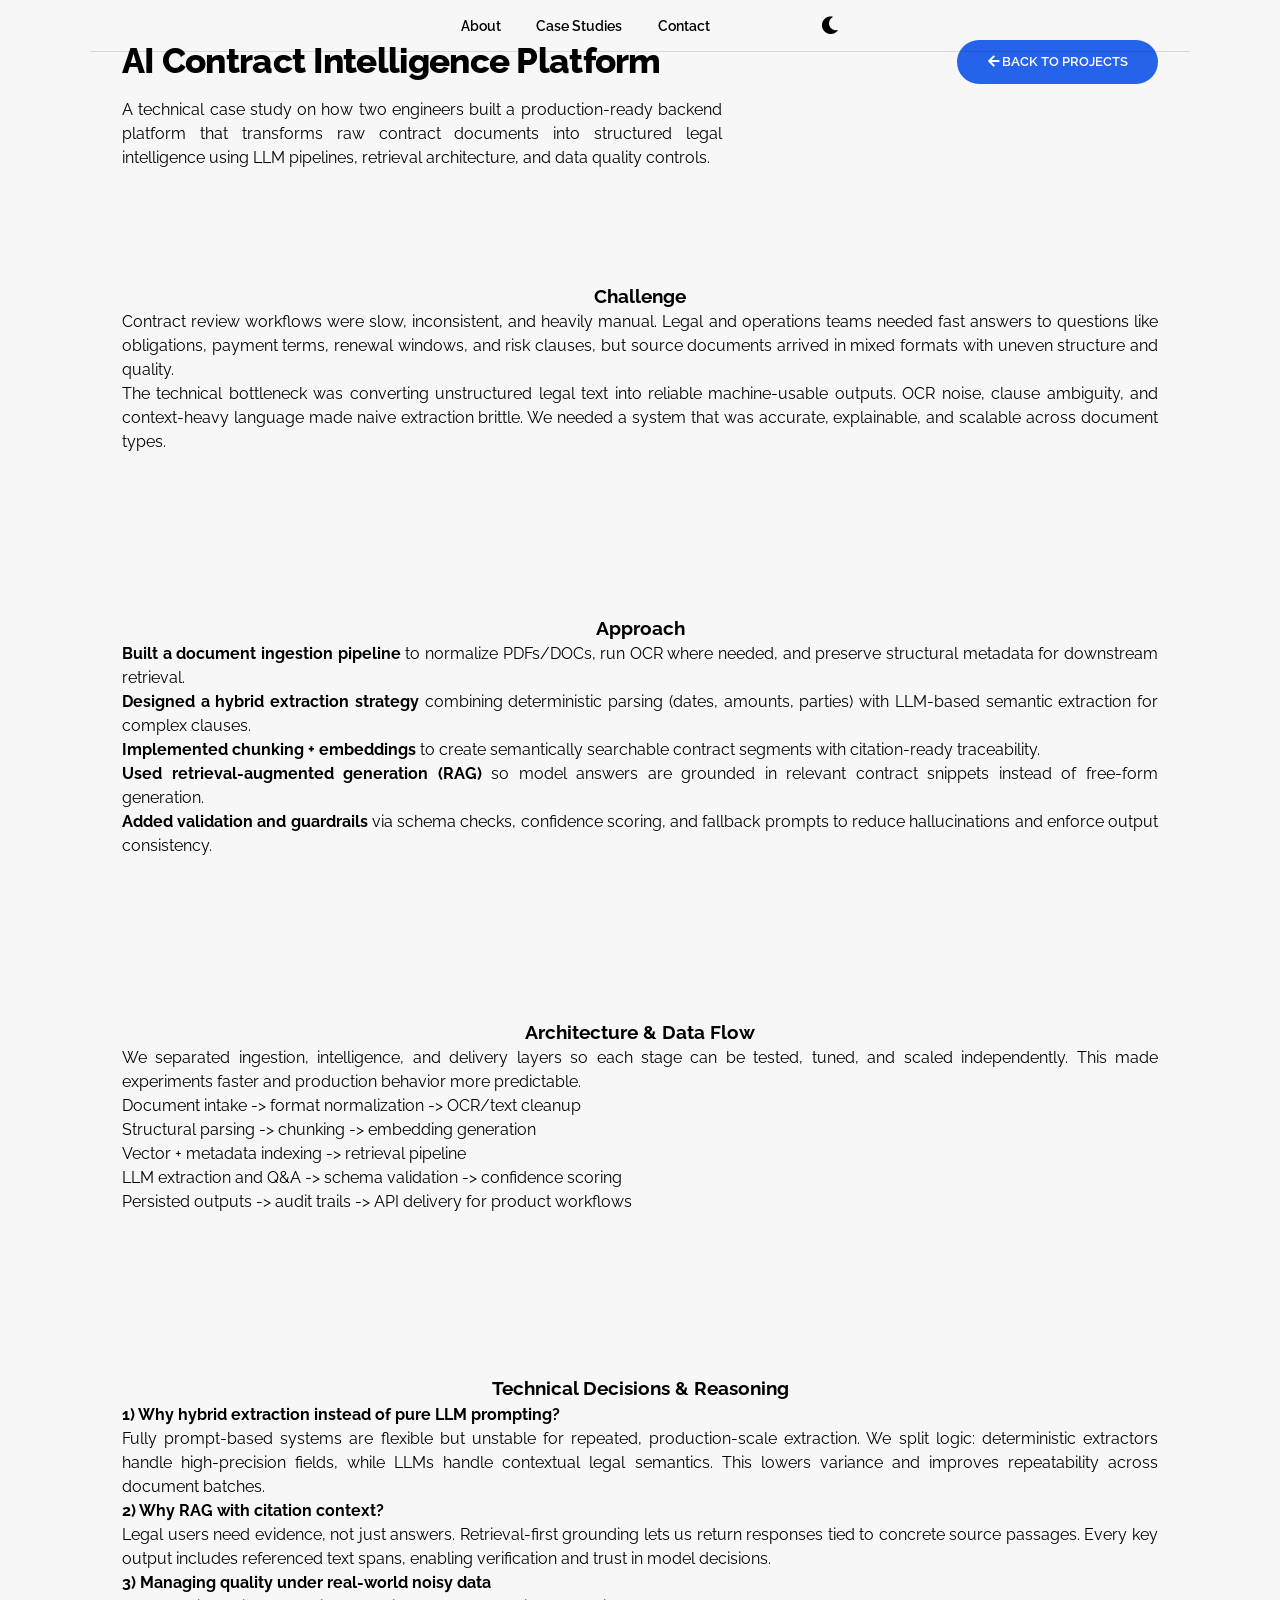
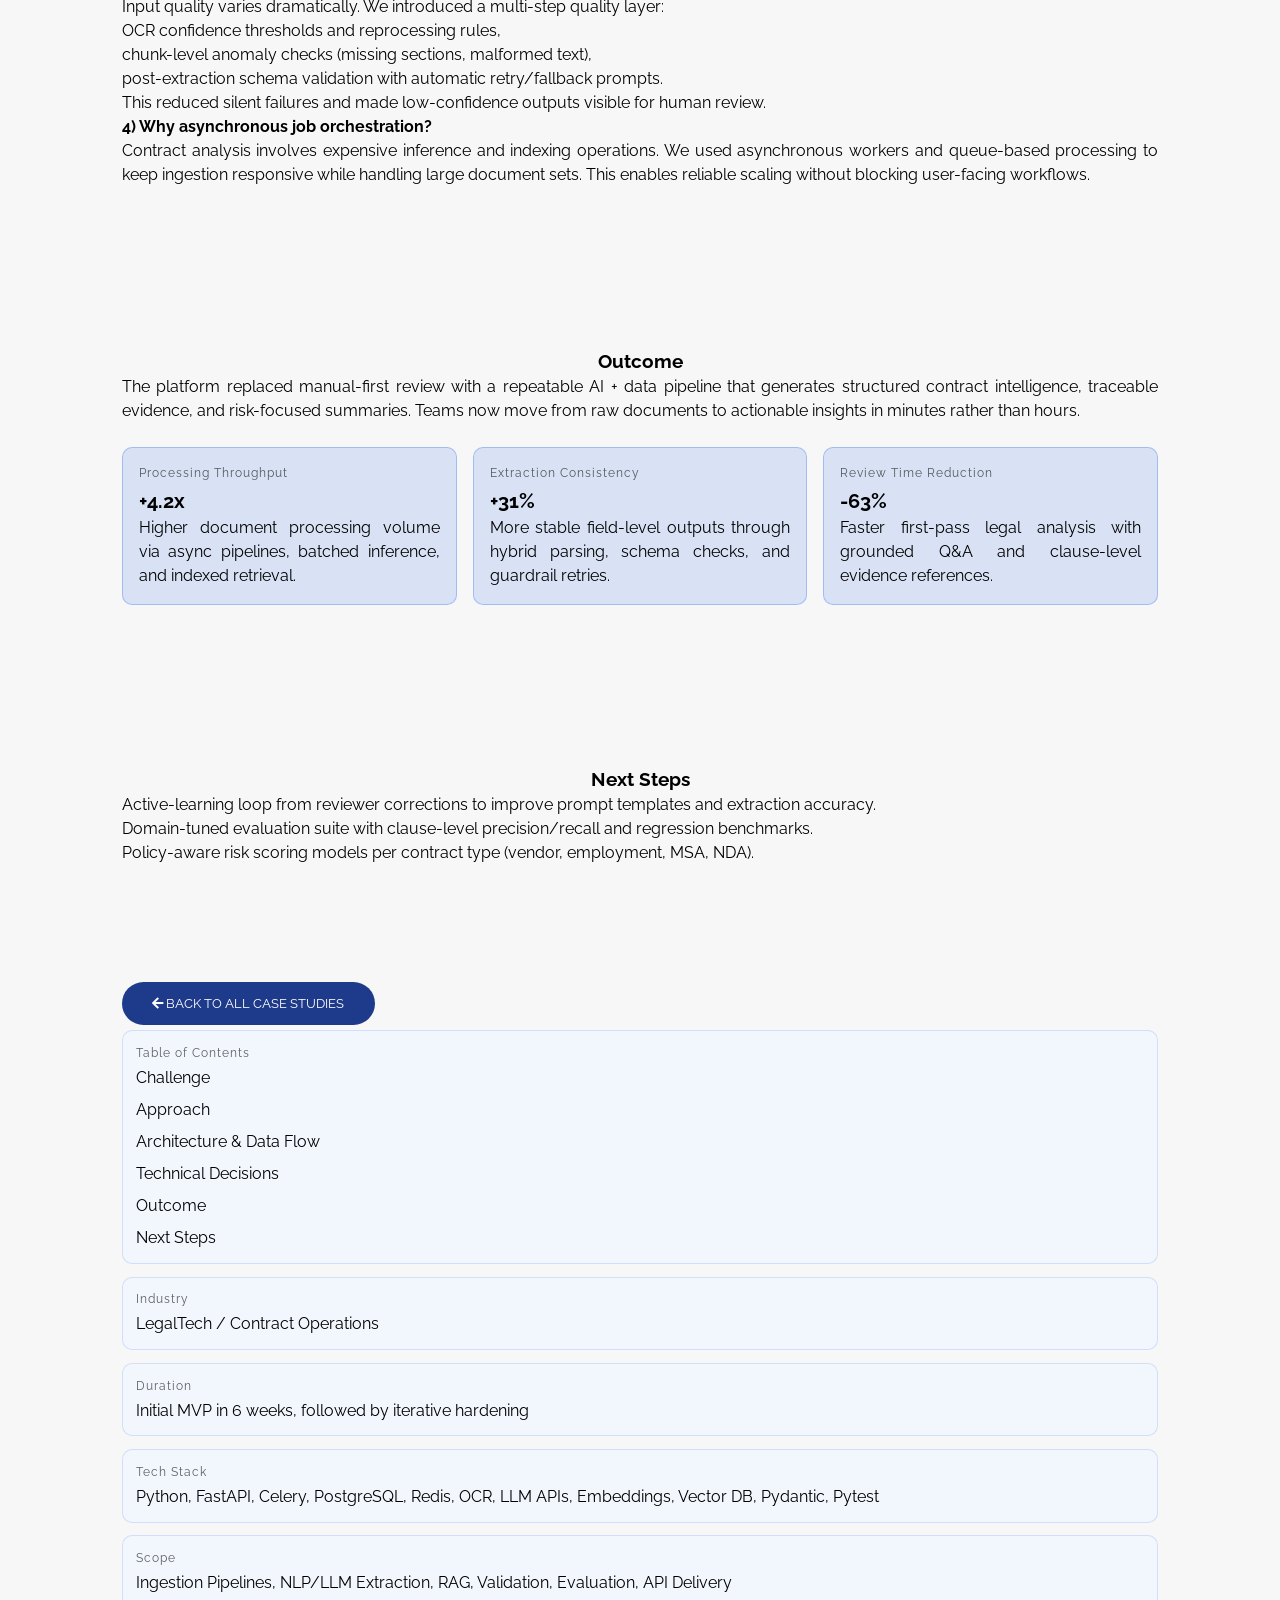
==== contrato-case-study.html @ 057493cf "Default mode" ====
<!DOCTYPE html>
<html lang="en">

<head>
  <meta charset="UTF-8" />
  <meta http-equiv="X-UA-Compatible" content="IE=edge" />
  <meta name="viewport" content="width=device-width, initial-scale=1.0" />
  <title>YourCompany | AI Contract Intelligence Platform Case Study</title>
  <link rel="icon" href="data:image/svg+xml,<svg xmlns='http://www.w3.org/2000/svg' viewBox='0 0 100 100'><text y='.9em' font-size='90'>&#x2601;&#xFE0F;</text></svg>" />
  <link rel="apple-touch-icon" sizes="180x180" href="assets/favicon/apple-touch-icon.png" />
  <link rel="manifest" href="assets/favicon/site.webmanifest" />
  <link rel="stylesheet" href="https://use.fontawesome.com/releases/v5.15.4/css/all.css"
    integrity="sha384-DyZ88mC6Up2uqS4h/KRgHuoeGwBcD4Ng9SiP4dIRy0EXTlnuz47vAwmeGwVChigm" crossorigin="anonymous" />
  <link rel="stylesheet" href="css/style.css" />
  <link rel="stylesheet" href="css/utilities.css" />
</head>

<body>

  <!-- Navbar -->
  <nav class="navbar">
    <div class="container">
      <span class="nav-brand">YourCompany</span>
      <ul class="nav-menu">
        <li><a class="nav-link" href="index.html#about">About</a></li>
        <li><a class="nav-link" href="index.html#projects">Case Studies</a></li>
        <li><a class="nav-link" href="index.html#contact">Contact</a></li>
      </ul>
      <div class="nav-actions">
        <div class="theme-switch">
          <input type="checkbox" id="theme-toggle-project" aria-label="Toggle dark mode" />
          <label for="theme-toggle-project" class="theme-toggle-icons">
            <i class="fas fa-sun sun"></i>
            <i class="fas fa-moon moon"></i>
          </label>
        </div>
        <div class="hamburger">
          <span class="bar"></span>
          <span class="bar"></span>
          <span class="bar"></span>
        </div>
      </div>
    </div>
  </nav>

  <main class="container case-hero">
    <div class="content-text">
      <div style="display:flex; justify-content:space-between; align-items:flex-start; gap:1rem; flex-wrap:wrap;">
        <h2 class="section-title" style="margin-bottom:0.5rem;">AI Contract Intelligence Platform</h2>
        <a href="index.html#projects" class="btn btn-primary" aria-label="Back to projects">
          <i class="fas fa-arrow-left"></i> Back to Projects
        </a>
      </div>

      <p>
        A technical case study on how two engineers built a production-ready backend platform that transforms raw contract
        documents into structured legal intelligence using LLM pipelines, retrieval architecture, and data quality controls.
      </p>
    </div>

    <div class="case-grid">
      <article class="case-panel">
        <section id="challenge">
          <h3>Challenge</h3>
          <p>
            Contract review workflows were slow, inconsistent, and heavily manual. Legal and operations teams needed
            fast answers to questions like obligations, payment terms, renewal windows, and risk clauses, but source
            documents arrived in mixed formats with uneven structure and quality.
          </p>
          <p>
            The technical bottleneck was converting unstructured legal text into reliable machine-usable outputs.
            OCR noise, clause ambiguity, and context-heavy language made naive extraction brittle. We needed a system
            that was accurate, explainable, and scalable across document types.
          </p>
        </section>

        <section id="approach">
          <h3>Approach</h3>
          <ul>
            <li><strong>Built a document ingestion pipeline</strong> to normalize PDFs/DOCs, run OCR where needed, and preserve structural metadata for downstream retrieval.</li>
            <li><strong>Designed a hybrid extraction strategy</strong> combining deterministic parsing (dates, amounts, parties) with LLM-based semantic extraction for complex clauses.</li>
            <li><strong>Implemented chunking + embeddings</strong> to create semantically searchable contract segments with citation-ready traceability.</li>
            <li><strong>Used retrieval-augmented generation (RAG)</strong> so model answers are grounded in relevant contract snippets instead of free-form generation.</li>
            <li><strong>Added validation and guardrails</strong> via schema checks, confidence scoring, and fallback prompts to reduce hallucinations and enforce output consistency.</li>
          </ul>
        </section>

        <section id="architecture">
          <h3>Architecture & Data Flow</h3>
          <p>
            We separated ingestion, intelligence, and delivery layers so each stage can be tested, tuned, and scaled independently.
            This made experiments faster and production behavior more predictable.
          </p>
          <ul>
            <li>Document intake -&gt; format normalization -&gt; OCR/text cleanup</li>
            <li>Structural parsing -&gt; chunking -&gt; embedding generation</li>
            <li>Vector + metadata indexing -&gt; retrieval pipeline</li>
            <li>LLM extraction and Q&amp;A -&gt; schema validation -&gt; confidence scoring</li>
            <li>Persisted outputs -&gt; audit trails -&gt; API delivery for product workflows</li>
          </ul>
        </section>

        <section id="technical-decisions">
          <h3>Technical Decisions & Reasoning</h3>

          <h4>1) Why hybrid extraction instead of pure LLM prompting?</h4>
          <p>
            Fully prompt-based systems are flexible but unstable for repeated, production-scale extraction. We split logic:
            deterministic extractors handle high-precision fields, while LLMs handle contextual legal semantics. This lowers
            variance and improves repeatability across document batches.
          </p>

          <h4>2) Why RAG with citation context?</h4>
          <p>
            Legal users need evidence, not just answers. Retrieval-first grounding lets us return responses tied to concrete
            source passages. Every key output includes referenced text spans, enabling verification and trust in model decisions.
          </p>

          <h4>3) Managing quality under real-world noisy data</h4>
          <p>
            Input quality varies dramatically. We introduced a multi-step quality layer:
          </p>
          <ul>
            <li>OCR confidence thresholds and reprocessing rules,</li>
            <li>chunk-level anomaly checks (missing sections, malformed text),</li>
            <li>post-extraction schema validation with automatic retry/fallback prompts.</li>
          </ul>
          <p>
            This reduced silent failures and made low-confidence outputs visible for human review.
          </p>

          <h4>4) Why asynchronous job orchestration?</h4>
          <p>
            Contract analysis involves expensive inference and indexing operations. We used asynchronous workers and
            queue-based processing to keep ingestion responsive while handling large document sets. This enables reliable
            scaling without blocking user-facing workflows.
          </p>
        </section>

        <section id="outcome">
          <h3>Outcome</h3>
          <p>
            The platform replaced manual-first review with a repeatable AI + data pipeline that generates structured contract
            intelligence, traceable evidence, and risk-focused summaries. Teams now move from raw documents to actionable insights
            in minutes rather than hours.
          </p>

          <div class="case-highlights">
            <div class="highlight">
              <span class="meta-label">Processing Throughput</span>
              <strong>+4.2x</strong>
              <p>Higher document processing volume via async pipelines, batched inference, and indexed retrieval.</p>
            </div>
            <div class="highlight">
              <span class="meta-label">Extraction Consistency</span>
              <strong>+31%</strong>
              <p>More stable field-level outputs through hybrid parsing, schema checks, and guardrail retries.</p>
            </div>
            <div class="highlight">
              <span class="meta-label">Review Time Reduction</span>
              <strong>-63%</strong>
              <p>Faster first-pass legal analysis with grounded Q&amp;A and clause-level evidence references.</p>
            </div>
          </div>
        </section>

        <section id="next-steps">
          <h3>Next Steps</h3>
          <ul>
            <li>Active-learning loop from reviewer corrections to improve prompt templates and extraction accuracy.</li>
            <li>Domain-tuned evaluation suite with clause-level precision/recall and regression benchmarks.</li>
            <li>Policy-aware risk scoring models per contract type (vendor, employment, MSA, NDA).</li>
          </ul>
        </section>

        <div style="margin-top:2rem;">
          <a href="index.html#projects" class="btn btn-secondary">
            <i class="fas fa-arrow-left"></i> Back to All Case Studies
          </a>
        </div>
      </article>

      <aside class="case-meta">
        <div class="meta-item">
          <span class="meta-label">Table of Contents</span>
          <p style="margin-bottom:0.5rem;"><a href="#challenge">Challenge</a></p>
          <p style="margin-bottom:0.5rem;"><a href="#approach">Approach</a></p>
          <p style="margin-bottom:0.5rem;"><a href="#architecture">Architecture &amp; Data Flow</a></p>
          <p style="margin-bottom:0.5rem;"><a href="#technical-decisions">Technical Decisions</a></p>
          <p style="margin-bottom:0.5rem;"><a href="#outcome">Outcome</a></p>
          <p style="margin-bottom:0;"><a href="#next-steps">Next Steps</a></p>
        </div>

        <div class="meta-item">
          <span class="meta-label">Industry</span>
          <p>LegalTech / Contract Operations</p>
        </div>
        <div class="meta-item">
          <span class="meta-label">Duration</span>
          <p>Initial MVP in 6 weeks, followed by iterative hardening</p>
        </div>
        <div class="meta-item">
          <span class="meta-label">Tech Stack</span>
          <p>Python, FastAPI, Celery, PostgreSQL, Redis, OCR, LLM APIs, Embeddings, Vector DB, Pydantic, Pytest</p>
        </div>
        <div class="meta-item">
          <span class="meta-label">Scope</span>
          <p>Ingestion Pipelines, NLP/LLM Extraction, RAG, Validation, Evaluation, API Delivery</p>
        </div>
      </aside>
    </div>
  </main>

  <script src="js/script.js"></script>
</body>

</html>
---- css/style.css ----
/* This is the required project styling. Will contain essential CSS styles like:
   * Flex property
   * Grid layout
   * Cards and sections
*/

@import url(https://fonts.googleapis.com/css?family=Raleway:100,200,300,regular,500,600,700,800,900,100italic,200italic,300italic,italic,500italic,600italic,700,800,900italic);

/* variables */
:root {
  /* Colors */
  --primary-color: #2563eb;
  --secondary-color: #2563eb;
  --bg-primary: #f7f7f7;
  --text-color: #000000;
  --text-color-two: #ffffff;
  --bg-secondary: #1e3a8a;
  --card-background: #f1f5fd;
  --bg-secondary-two: #dbeafe;
  --shadow: 0 8px 24px rgba(0, 0, 0, 0.08);
  --footer-bg: #111827;
  --ambient-a: rgba(37, 99, 235, 0.12);
  --ambient-b: rgba(37, 99, 235, 0.10);
  --network-overlay: rgba(255, 255, 255, 0.70);
  --section-line-space: 1.5rem;
  --section-end-space: 3rem;
  --heading-content-gap: 1.5rem;

  /* Font Weight */
  --weight-small: 400;
  --weight-semibold: 600;
  --weight-bold: 800;

  /* Max width */
  --width-small: 600px;
  --width-medium: 1100px;
  --width-large: 1300px;
}

[data-theme="dark"] {
  --primary-color: #3b82f6;
  --secondary-color: #3b82f6;
  --bg-primary: #141414;
  --text-color: #f7f7f7;
  --text-color-two: #141414;
  --bg-secondary: #141414;
  --card-background: #1e1e1e;
  --bg-secondary-two: #1a1030;
  --shadow: 0 10px 28px rgba(0, 0, 0, 0.60);
  --footer-bg: #0d0d0d;
  --ambient-a: rgba(59, 130, 246, 0.12);
  --ambient-b: rgba(59, 130, 246, 0.08);
  --network-overlay: rgba(0, 0, 0, 0.75);
}

html {
  font-size: 100%;
  scroll-behavior: smooth;
}

/* Reset default styling */
* {
  margin: 0;
  padding: 0;
  box-sizing: border-box;
}

ul {
  list-style: none;
}

a {
  text-decoration: none;
  color: var(--text-color);
}

/* Main styling */
body {
  background: var(--bg-primary);
  color: var(--text-color);
  font-family: "Raleway", sans-serif;
  line-height: 1.5;
  overflow-x: hidden;
}

button,
input,
textarea,
select,
a,
p,
h1,
h2,
h3,
h4,
h5,
h6,
li,
label,
span {
  font-family: "Raleway", sans-serif;
}

.fas.fa-arrow-right {
  margin-left: 0.5rem;
  font-size: 0.9rem;
}

/* Navbar */
.navbar {
  position: fixed;
  top: 0;
  left: 0;
  right: 0;
  z-index: 1000;
  background: transparent;
  transition: background 0.3s ease, box-shadow 0.3s ease;
}

.navbar.scrolled {
  background: var(--bg-primary);
}

.navbar.scrolled .container {
  position: relative;
}

.navbar.scrolled .container::after {
  content: '';
  position: absolute;
  bottom: 0;
  left: 0;
  right: 0;
  height: 1px;
  box-shadow: 0 4px 8px 2px color-mix(in srgb, var(--text-color) 8%, transparent);
}

.navbar .container {
  display: flex;
  align-items: center;
  justify-content: center;
  gap: 3rem;
  z-index: 20;
  height: 52px;
  width: 100%;
  border-bottom: 1px solid color-mix(in srgb, var(--text-color) 12%, transparent);
}

.navbar .nav-home {
  color: var(--text-color);
  font-size: 1.1rem;
  line-height: 1;
  margin-right: 1.4rem;
}

.navbar .nav-home:hover {
  color: var(--primary-color);
}

.navbar .nav-menu {
  display: flex;
  align-items: center;
  background: transparent;
  gap: 1.1rem;
  margin: 0 1.5rem;
}

.navbar .nav-link {
  position: relative;
  margin: 0;
  font-size: 0.85rem;
  font-weight: var(--weight-semibold);
  padding: 0.1rem 0.55rem 0.35rem;
  transition: color 0.2s ease;
}

.navbar .nav-link::after {
  content: '';
  position: absolute;
  left: 0.55rem;
  right: 0.55rem;
  bottom: 0;
  height: 2px;
  background: var(--primary-color);
  border-radius: 999px;
  transform: scaleX(0);
  transform-origin: center;
  transition: transform 0.2s ease;
}

.navbar .nav-link:hover::after,
.navbar .nav-link:focus-visible::after,
.navbar .nav-link.active::after {
  transform: scaleX(1);
}

.navbar .nav-link:hover,
.navbar .nav-link:focus-visible,
.navbar .nav-link.active {
  color: var(--primary-color);
}

.navbar .nav-link:focus-visible {
  outline: none;
}

.navbar #logo img {
  display: block;
  width: 40px;
}

.navbar #logo a {
  color: var(--primary-color);
  font-size: 1.1rem;
  font-weight: var(--weight-bold);
  letter-spacing: 0.04em; 
}

.navbar .btn {
  margin-right: 1.5rem;
}

.navbar .nav-actions {
  display: flex;
  align-items: center;
  gap: 0.3rem;
  margin-left: 1.4rem;
}

.nav-brand {
  display: none;
  font-size: 1rem;
  font-weight: var(--weight-bold);
  color: var(--text-color);
  letter-spacing: -0.02em;
}

.nav-brand--home {
  display: flex;
  align-items: center;
  gap: 0.4rem;
  font-size: 0.85rem;
  font-weight: var(--weight-semibold);
  color: var(--text-color);
  opacity: 0.7;
}

.nav-brand--home:hover {
  opacity: 1;
  color: var(--primary-color);
}

.navbar--detail {
  justify-content: space-between;
  gap: 0;
}

.division {
  display: none;
}

/* Section Spacing */
section {
  position: relative;
  padding: 5rem 0;
  scroll-margin-top: 52px;
}

#process::before,
#projects::before,
#contact::before {
  content: '';
  position: absolute;
  top: 0;
  left: 50%;
  width: 100vw;
  height: 1px;
  background: color-mix(in srgb, var(--text-color) 10%, transparent);
  transform: translateX(-50%);
}

/* Projects */
#projects {
  display: flex;
  flex-direction: column;
  margin: 0 auto;
  padding-top: var(--section-line-space);
  padding-bottom: var(--section-end-space);
  min-height: 100vh;
}

#projects .btn {
  align-self: center;
  margin: 2rem 0;
}

.project {
  display: flex;
  flex-direction: column;
  gap: 2rem;
  align-items: center;
}

.card {
  flex: 1;
  min-width: 0;
  max-width: 300px;
  padding: 1.5rem 0;
  color: var(--text-color);
  text-align: left;
  border-bottom: 1px solid color-mix(in srgb, var(--text-color) 8%, transparent);
}

.card .project-bio p {
  font-size: 0.83rem;
}

.card .project-bio h3 {
  font-size: 0.9rem;
}

.project-info {
  display: flex;
  justify-content: space-between;
  opacity: 0;
  position: relative;
  transition: 0.5s ease-in-out;
}

.project-bio {
  display: flex;
  flex-direction: column;
  justify-content: flex-end;
  position: relative;
  top: 160px;
  left: 10px;
}

/* Process Section (Roadmap) */
#process {
  margin: 0 auto;
  padding-top: var(--section-line-space);
  padding-bottom: var(--section-end-space);
  min-height: 100vh;
}

.process-grid {
  position: relative;
  max-width: 800px;
  margin: 0 auto;
  padding-left: 3.5rem;
  counter-reset: roadmap-counter;
}

.process-card:not(:last-child)::after {
  content: '';
  position: absolute;
  top: 3.85rem;
  left: calc(-2.25rem - 1px);
  width: 2px;
  height: calc(100% + 0.3rem);
  background: var(--primary-color);
  border-radius: 999px;
  z-index: 0;
}

.process-card {
  position: relative;
  margin-bottom: 2.5rem;
  padding: 1.5rem 1.8rem;
  background: color-mix(in srgb, var(--card-background) 70%, transparent);
  border: 1px solid color-mix(in srgb, var(--text-color) 8%, transparent);
  border-radius: 12px;
  text-align: left;
  counter-increment: roadmap-counter;
}

.process-card h3 {
  font-size: 1rem;
  font-weight: var(--weight-bold);
  color: var(--text-color);
  margin-bottom: 0.75rem;
}

.process-card p {
  font-size: 0.88rem;
  line-height: 1.6;
  opacity: 0.8;
  margin: 0;
}

.process-card:last-child {
  margin-bottom: 0;
}

.process-card::before {
  content: counter(roadmap-counter);
  position: absolute;
  top: 1.5rem;
  left: -3.5rem;
  margin-left: 0.15rem;
  width: 2rem;
  height: 2rem;
  background: var(--primary-color);
  color: #ffffff;
  border: 5px solid var(--bg-primary);
  border-radius: 50%;
  z-index: 1;
  display: flex;
  align-items: center;
  justify-content: center;
  font-weight: var(--weight-bold);
  font-size: 0.95rem;
  box-shadow: 0 0 0 1px color-mix(in srgb, var(--primary-color) 22%, transparent);
}

/* Projects Section */
.project-container {
  margin: 1.5rem auto;
  max-width: 100%;
  /* Allow the section to span the full width of the screen */
  padding: 0 1rem;
  /* Add padding for better spacing on smaller screens */
}

.project-grid {
  display: grid;
  grid-template-columns: repeat(auto-fit, minmax(280px, 1fr));
  gap: 1.5rem;
}

.card {
  display: flex;
  flex-direction: column;
  justify-content: space-between;
  padding: 1.8rem 0;
  color: var(--text-color);
  text-align: left;
  height: 100%;
  border-bottom: 1px solid color-mix(in srgb, var(--text-color) 8%, transparent);
  transition: none;
}

.card:hover {
  transform: none;
  box-shadow: none;
  border-bottom-color: transparent;
}

.project-grid .project-card {
  border-bottom: 1px solid color-mix(in srgb, var(--text-color) 8%, transparent);
}

.project-grid .project-card h3 {
  line-height: 1.2;
}

.project-grid .project-card .btn {
  margin-top: 1rem;
}

.read-more {
  display: inline-block;
  margin-top: auto;
  font-size: 0.85rem;
  font-weight: var(--weight-semibold);
  color: var(--primary-color);
  text-decoration: none;
}

.read-more:hover {
  text-decoration: underline;
}

.card h3 {
  font-size: 1rem;
  font-weight: var(--weight-bold);
  margin-bottom: 0.75rem;
  color: var(--text-color);
}

.card p {
  font-size: 0.88rem;
  line-height: 1.6;
  margin-bottom: 0.5rem;
  opacity: 0.8;
}

.card a:not(.btn) {
  align-self: flex-start;
  margin-top: auto;
  font-size: 0.88rem;
  color: var(--primary-color);
  text-decoration: underline;
}

.card a:not(.btn):hover {
  color: var(--secondary-color);
}

/* Footer */
#footer {
  background: var(--footer-bg);
}

#footer .container {
  display: flex;
  flex-direction: column;
  align-items: center;
  justify-content: center;
  color: #ffffff;
  min-height: 160px;
  text-align: center;
}

#footer a {
  font-size: 0.8rem;
  color: #ffffff;
}

#footer a:hover {
  opacity: 0.6;
}

#footer .social {
  margin: 0.9rem 0;
}

#footer .social img {
  width: 20px;
  height: 20px;
}

#footer .social a {
  margin: 0 0.5rem;
}

#footer p {
  font-size: 0.8rem;
}

/* About Section */
#about {
  margin: 0 auto;
  padding-top: calc(52px + 1.5rem);
  padding-bottom: var(--section-end-space);
  min-height: 100vh;
  display: flex;
  flex-direction: column;
  gap: 0;
}

.about-text {
  max-width: 100%;
  width: 100%;
  margin: 0;
}

.team-container {
  display: flex;
  align-items: center;
  gap: 1rem;
  margin-top: 2rem;
  width: 100%;
}

.team-arrow {
  background: var(--bg-card);
  border: 1px solid var(--border-color);
  border-radius: 50%;
  width: 40px;
  height: 40px;
  display: flex;
  align-items: center;
  justify-content: center;
  cursor: pointer;
  color: var(--text-primary);
  flex-shrink: 0;
  transition: all 0.2s ease;
  box-shadow: 0 4px 6px -1px var(--shadow-color);
}

.team-arrow:hover {
  background: var(--bg-hover);
  transform: translateY(-2px);
}

.about-team {
  display: flex;
  gap: 1.75rem;
  overflow-x: auto;
  scroll-behavior: smooth;
  scroll-snap-type: x mandatory;
  -ms-overflow-style: none;  /* IE and Edge */
  scrollbar-width: none;  /* Firefox */
  padding: 0.5rem 0;
  width: 100%;
}

.about-team::-webkit-scrollbar {
  display: none;
}

.about-team .profile-card {
  flex: 0 0 calc(50% - 0.875rem); /* Exactly 2 visible minus half the gap */
  scroll-snap-align: start;
}

@media (max-width: 768px) {
  .about-team .profile-card {
    flex: 0 0 100%; /* 1 visible on mobile */
  }
}

@media (max-width: 600px) {
  .about-text {
    max-width: 100%;
  }

  .about-team {
    grid-template-columns: 1fr;
    gap: 1.25rem;
  }
}

.section-title {
  font-size: clamp(1.6rem, 3vw, 2.2rem);
  font-weight: var(--weight-bold);
  line-height: 1.2;
  margin-bottom: var(--heading-content-gap);
  letter-spacing: -0.02em;
  text-align: center;
}

.about-statement {
  font-size: clamp(1.3rem, 2.5vw, 1.7rem);
  font-weight: var(--weight-bold);
  line-height: 1.25;
  letter-spacing: -0.02em;
  margin-bottom: 0.95rem;
  text-align: center;
}

section h1,
section h2,
section h3,
main h1,
main h2,
main h3 {
  text-align: center;
}

section p,
section li,
main p,
main li {
  text-align: justify;
  text-justify: inter-word;
}

.about-body {
  font-size: 1rem;
  line-height: 1.75;
  opacity: 0.8;
  margin: 0 0 1.4rem;
  max-width: none;
}

.about-capabilities {
  list-style: none;
  padding: 0;
  margin: 0;
  display: flex;
  flex-direction: column;
  gap: 1.1rem;
}

.about-capabilities li {
  display: flex;
  gap: 1rem;
  align-items: flex-start;
}

.cap-icon {
  width: 36px;
  height: 36px;
  border-radius: 8px;
  background: var(--primary-color);
  display: flex;
  align-items: center;
  justify-content: center;
  flex-shrink: 0;
  color: #ffffff;
  font-size: 0.85rem;
}

.about-capabilities strong {
  display: block;
  font-size: 0.95rem;
  font-weight: var(--weight-semibold);
  margin-bottom: 0.2rem;
  color: var(--text-color);
}

.about-capabilities p {
  font-size: 0.88rem;
  line-height: 1.55;
  opacity: 0.7;
  margin: 0;
}

.profile-card {
  padding: 1.1rem 0;
}

.profile-card-top {
  display: flex;
  align-items: center;
  gap: 1rem;
  margin-bottom: 0.9rem;
}

.profile-image {
  width: 72px;
  height: 72px;
  border-radius: 50%;
  object-fit: cover;
  flex-shrink: 0;
}

.profile-card-top h3 {
  font-size: 1.05rem;
  font-weight: var(--weight-bold);
  color: var(--text-color);
  margin: 0 0 0.15rem;
}

.profile-role {
  font-size: 0.75rem;
  opacity: 0.55;
  margin: 0;
  font-weight: var(--weight-semibold);
  text-transform: uppercase;
  letter-spacing: 0.06em;
}

.profile-bio {
  font-size: 0.92rem;
  line-height: 1.65;
  opacity: 0.8;
  margin-bottom: 1rem;
}

/* Contact Section */
#contact {
  margin: 0 auto;
  padding-top: var(--section-line-space);
  padding-bottom: var(--section-end-space);
  text-align: left;
  min-height: 100vh;
  display: flex;
  flex-direction: column;
  gap: 0;
}

.contact-body {
  font-size: 1rem;
  line-height: 1.75;
  opacity: 0.8;
  max-width: 100%;
  margin: 0 0 1rem;
}

.contact-emails {
  display: flex;
  gap: 1.25rem;
  justify-content: flex-start;
  flex-wrap: wrap;
}

@media (max-width: 600px) {
  .contact-emails {
    gap: 0.9rem;
  }
}

.contact-email {
  font-size: 0.95rem;
  font-weight: var(--weight-semibold);
  color: var(--primary-color);
  text-decoration: none;
}

.contact-email:hover {
  text-decoration: underline;
}

#contact .content-text p {
  font-size: 1rem;
  line-height: 1.6;
  max-width: 700px;
  margin: 0;
}

#contact .btn {
  margin-top: 1rem;
}

/* Contact Form */
.contact-form {
  margin-top: 2rem;
  display: flex;
  flex-direction: column;
  gap: 1.5rem;
  max-width: 600px;
  margin-left: auto;
  margin-right: auto;
}

.contact-form .form-group {
  display: flex;
  flex-direction: column;
}

.contact-form label {
  font-size: 1rem;
  margin-bottom: 0.5rem;
  color: var(--text-color);
}

.contact-form input,
.contact-form textarea {
  padding: 0.75rem;
  border: 1px solid color-mix(in srgb, var(--primary-color) 28%, transparent);
  border-radius: 5px;
  font-size: 1rem;
  color: var(--text-color);
  background: color-mix(in srgb, var(--card-background) 82%, var(--bg-primary));
}

.contact-form input:focus,
.contact-form textarea:focus {
  outline: none;
  border-color: var(--primary-color);
}

.contact-form button {
  align-self: flex-start;
}

/* Header Section */
.header-container {
  text-align: center;
  margin-top: 6rem;
  padding: 2.25rem;
}

.header-container img.header-logo {
  width: 150px;
  margin-bottom: 1rem;
}

.header-container p {
  font-size: 1rem;
  line-height: 1.6;
  max-width: 700px;
  margin: 0 auto;
}

.header-container h2 {
  font-size: clamp(2rem, 5vw, 3.2rem);
  line-height: 1.15;
  color: var(--primary-color);
  margin-bottom: 1rem;
}

/* Responsiveness */

@media (max-width: 1000px) {
  .project {
    display: grid;
    grid-template-columns: repeat(2, 1fr);
  }
}

@media (max-width: 768px) {
  .navbar .nav-menu {
    justify-content: center;
  }

  .navbar .nav-link {
    font-size: 1.2rem;
    padding: 0.1rem 0.4rem;
  }

  .navbar .nav-home {
    font-size: 1.35rem;
  }

  .navbar .container {
    gap: 1.5rem;
  }

  .navbar .nav-home {
    margin-right: 0.9rem;
  }

  .navbar .nav-menu {
    gap: 0.6rem;
    margin: 0 0.9rem;
  }

  .navbar .nav-actions {
    margin-left: 0.9rem;
  }
}

@media (max-width: 670px) {
  .navbar .container {
    display: flex;
    justify-content: space-between;
    align-items: center;
    position: relative;
    padding: 0 1.5rem;
    width: 100%;
  }

  .nav-brand {
    display: block;
  }

  .navbar .nav-menu {
    position: fixed;
    right: -100%;
    top: 52px;
    flex-direction: column;
    background: var(--bg-primary);
    width: 100%;
    height: calc(100vh - 52px);
    padding: 2rem 0;
    transition: 0.3s;
    align-items: center;
    margin: 0;
    gap: 1.5rem;
  }

  .navbar.scrolled .nav-menu {
    background: var(--bg-primary);
  }
  
  .navbar .nav-menu.active {
    right: 0;
  }

  .navbar .nav-actions {
    margin: 0;
  }

  .nav-menu .nav-link {
    font-size: 1.2rem;
    margin: 0;
  }

  .nav-menu li {
    margin-bottom: 0;
    width: auto;
  }

  .hamburger {
    display: block;
    cursor: pointer;
    padding: 0.2rem;
    margin-left: 0.5rem;
  }

  .hamburger .bar {
    display: block;
    width: 25px;
    height: 3px;
    margin: 5px auto;
    transition: all 0.3s ease-in-out;
    background-color: var(--text-color);
  }

  .hamburger.active .bar:nth-child(2) {
    opacity: 0;
  }

  .hamburger.active .bar:nth-child(1) {
    transform: translateY(8px) rotate(45deg);
  }

  .hamburger.active .bar:nth-child(3) {
    transform: translateY(-8px) rotate(-45deg);
  }
}\

.case-panel ul {
  margin-left: 1rem;
  list-style: disc;
}

.case-meta {
  display: grid;
  gap: 0.8rem;
}

.meta-item {
  background: color-mix(in srgb, var(--card-background) 90%, transparent);
  border: 1px solid color-mix(in srgb, var(--primary-color) 16%, transparent);
  border-radius: 10px;
  padding: 0.8rem;
}

.meta-label {
  display: block;
  font-size: 0.78rem;
  letter-spacing: 0.08em;
  color: color-mix(in srgb, var(--text-color) 62%, transparent);
  margin-bottom: 0.2rem;
}

.case-highlights {
  display: grid;
  grid-template-columns: repeat(3, 1fr);
  gap: 1rem;
  margin-top: 1.5rem;
}

.highlight {
  border-radius: 10px;
  padding: 1rem;
  background: color-mix(in srgb, var(--secondary-color) 14%, transparent);
  border: 1px solid color-mix(in srgb, var(--secondary-color) 30%, transparent);
}

.highlight strong {
  display: block;
  font-size: 1.25rem;
  color: var(--text-color);
}

@media (max-width: 900px) {
  .case-grid {
    grid-template-columns: 1fr;
  }

  .case-highlights {
    grid-template-columns: 1fr;
  }

}
---- css/utilities.css ----
/* ?This is where reusable styling of this template will be. 
   !Will contain things like:
   * Button styling
   * Background color styling
   * padding and margin
*/

.container {
  max-width: var(--width-medium);
  margin: 0 auto;
  padding: 1rem 2rem;
}

h1::selection,
h2::selection {
  color: var(--text-color-two);
  background: var(--primary-color);
}

.btn-sm {
  padding: 0.45rem 1rem;
  font-size: 0.78rem;
}

.profile-actions {
  display: flex;
  align-items: center;
  gap: 0.6rem;
  margin-top: 0.5rem;
  flex-wrap: wrap;
}

.btn-icon {
  display: inline-flex;
  align-items: center;
  justify-content: center;
  width: 34px;
  height: 34px;
  border-radius: 50%;
  background: color-mix(in srgb, var(--text-color) 8%, transparent);
  border: 1px solid color-mix(in srgb, var(--text-color) 15%, transparent);
  color: var(--text-color);
  font-size: 0.9rem;
  transition: background 0.2s, color 0.2s;
}

.btn-icon:hover {
  background: var(--primary-color);
  color: var(--text-color-two);
  border-color: var(--primary-color);
}

/* Buttons */
.btn {
  display: inline-block;
  padding: 0.75rem 1.9rem;
  border-radius: 30px;
  text-transform: uppercase;
  font-size: 0.82rem;
  transition: 0.3s;
}

.btn-primary {
  background: var(--primary-color);
  color: var(--text-color-two);
  font-weight: var(--weight-semibold);
  transition: background-color 0.25s, transform 0.2s;
}

.btn-primary:hover {
  background: var(--secondary-color);
  color: var(--text-color-two);
  transform: scale(1.04);
}

.btn-secondary {
  margin: 5px 0;
  background-color: var(--bg-secondary);
  color: var(--text-color-two);
}

.btn-secondary:hover {
  background-color: var(--bg-secondary-two);
  color: var(--primary-color);
}

/* Dark mode toggle */
.theme-switch {
  display: flex;
  align-items: center;
}

.theme-switch input {
  position: absolute;
  opacity: 0;
  pointer-events: none;
}

.theme-toggle-icons {
  width: 34px;
  height: 34px;
  border-radius: 50%;
  border: none;
  background: transparent;
  display: flex;
  align-items: center;
  justify-content: center;
  position: relative;
  padding: 0;
  cursor: pointer;
}

.theme-toggle-icons i {
  font-size: 1.1rem;
  transition: opacity 0.25s ease, color 0.25s ease;
  color: var(--text-color);
  opacity: 0;
  position: absolute;
  top: 50%;
  left: 50%;
  transform: translate(-50%, -50%);
}

.theme-toggle-icons .moon {
  opacity: 1;
}

.theme-toggle-icons:hover i {
  color: var(--primary-color);
}

.theme-switch input:checked+.theme-toggle-icons .moon {
  opacity: 0;
}

.theme-switch input:checked+.theme-toggle-icons .sun {
  opacity: 1;
}

/* Header Container */
.header-container {
  display: flex;
  flex-direction: column;
  align-items: center;
  justify-content: center;
  margin-top: 8rem;
  padding: 1rem;
}

.header-container>div {
  margin-top: 1rem;
}

.content-text {
  text-align: left;
  margin: 1.5rem 0;
}

.content-text h2 {
  line-height: 1.2;
}

.content-text p {
  padding: 0.5rem 0;
  max-width: 600px;
}

/* Project cards */
.card {
  padding: 1rem;
  background: var(--card-background);
  color: var(--text-color);
  border-radius: 5px;
  transition: 0.4s ease-in-out;
  cursor: default;
}

.card a {
  color: var(--primary-color);
  transition: 0.25s ease-in-out;
  font-size: 1.1rem;
  margin-right: 0.3rem;
}

.card a:hover {
  color: var(--secondary-color);
}

.card:hover {
  box-shadow: var(--shadow);
}

.project-grid .project-card:hover {
  box-shadow: none;
  transform: none;
  border-bottom-color: color-mix(in srgb, var(--text-color) 8%, transparent);
}

.card:hover .project-info {
  opacity: 1;
}

/* Media Queries */
@media (max-width: 768px) {
  .header-container {
    margin-top: 7rem;
    text-align: center;
  }

  .content-text h2 {
    font-size: 2.5rem;
  }
}
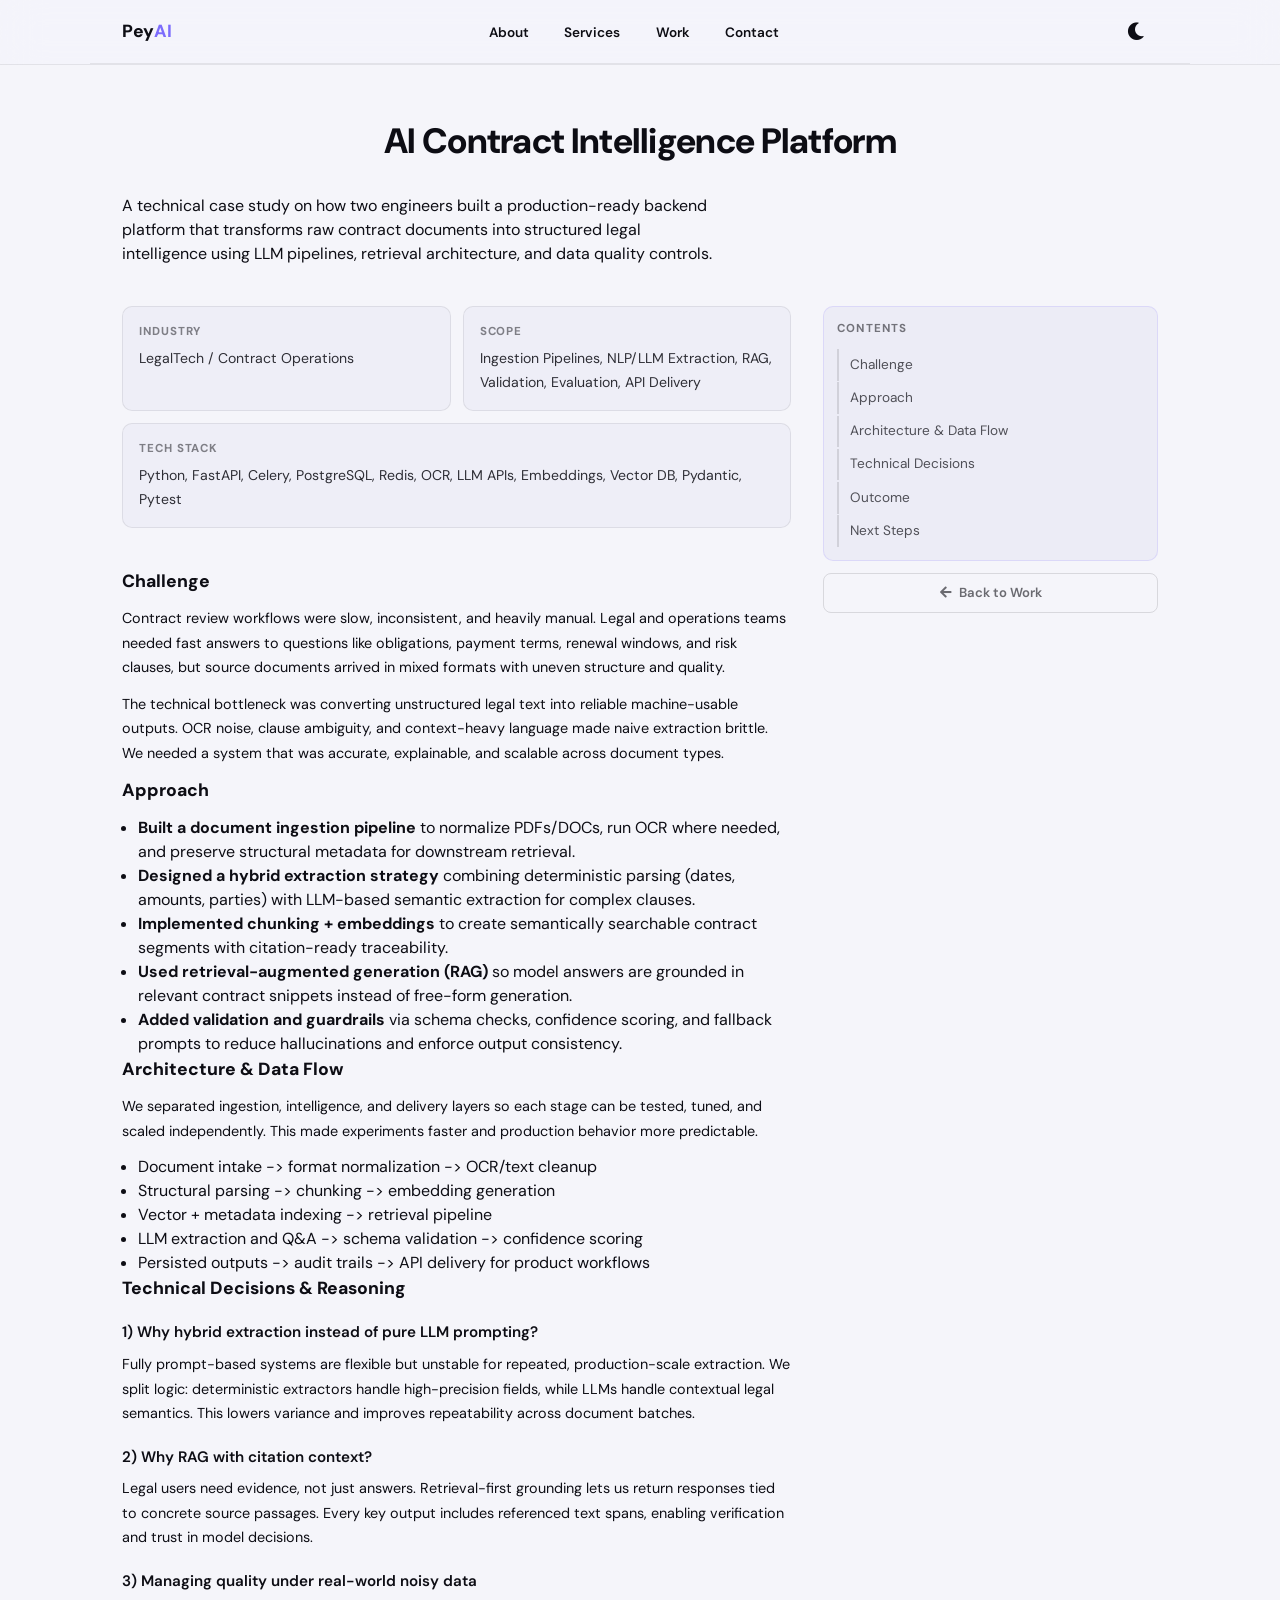
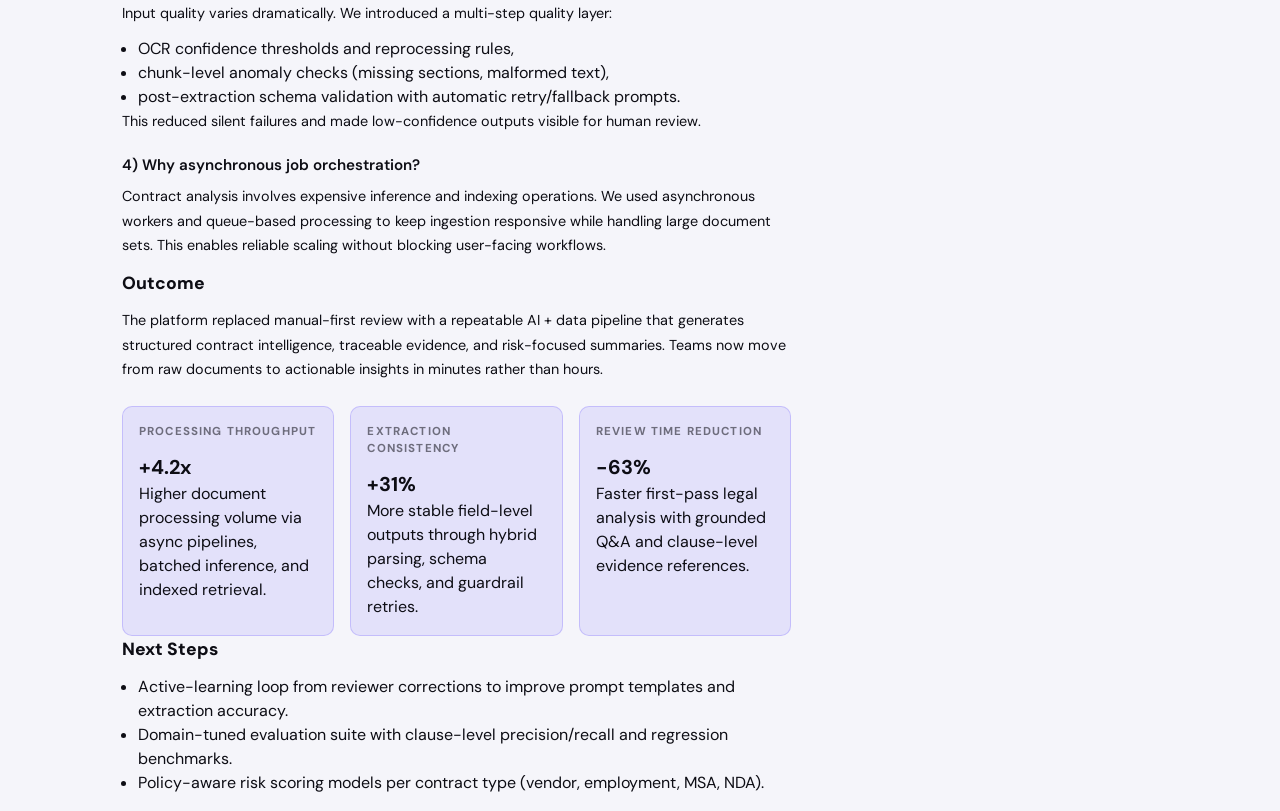
==== commit 0f4df945: "new design" ====
--- a/contrato-case-study.html
+++ b/contrato-case-study.html
@@ -5,7 +5,7 @@
   <meta charset="UTF-8" />
   <meta http-equiv="X-UA-Compatible" content="IE=edge" />
   <meta name="viewport" content="width=device-width, initial-scale=1.0" />
-  <title>YourCompany | AI Contract Intelligence Platform Case Study</title>
+  <title>PeyAI | AI Contract Intelligence Platform Case Study</title>
   <link rel="icon" href="data:image/svg+xml,<svg xmlns='http://www.w3.org/2000/svg' viewBox='0 0 100 100'><text y='.9em' font-size='90'>&#x2601;&#xFE0F;</text></svg>" />
   <link rel="apple-touch-icon" sizes="180x180" href="assets/favicon/apple-touch-icon.png" />
   <link rel="manifest" href="assets/favicon/site.webmanifest" />
@@ -20,10 +20,11 @@
   <!-- Navbar -->
   <nav class="navbar">
     <div class="container">
-      <span class="nav-brand">YourCompany</span>
+      <span class="nav-brand">Pey<span>AI</span></span>
       <ul class="nav-menu">
         <li><a class="nav-link" href="index.html#about">About</a></li>
-        <li><a class="nav-link" href="index.html#projects">Case Studies</a></li>
+        <li><a class="nav-link" href="index.html#services">Services</a></li>
+        <li><a class="nav-link" href="index.html#projects">Work</a></li>
         <li><a class="nav-link" href="index.html#contact">Contact</a></li>
       </ul>
       <div class="nav-actions">
@@ -45,12 +46,7 @@
 
   <main class="container case-hero">
     <div class="content-text">
-      <div style="display:flex; justify-content:space-between; align-items:flex-start; gap:1rem; flex-wrap:wrap;">
-        <h2 class="section-title" style="margin-bottom:0.5rem;">AI Contract Intelligence Platform</h2>
-        <a href="index.html#projects" class="btn btn-primary" aria-label="Back to projects">
-          <i class="fas fa-arrow-left"></i> Back to Projects
-        </a>
-      </div>
+      <h2 class="section-title">AI Contract Intelligence Platform</h2>
 
       <p>
         A technical case study on how two engineers built a production-ready backend platform that transforms raw contract
@@ -60,6 +56,21 @@
 
     <div class="case-grid">
       <article class="case-panel">
+        <div class="project-overview">
+          <div class="overview-item">
+            <span class="overview-label">Industry</span>
+            <span class="overview-value">LegalTech / Contract Operations</span>
+          </div>
+          <div class="overview-item">
+            <span class="overview-label">Scope</span>
+            <span class="overview-value">Ingestion Pipelines, NLP/LLM Extraction, RAG, Validation, Evaluation, API Delivery</span>
+          </div>
+          <div class="overview-item overview-wide">
+            <span class="overview-label">Tech Stack</span>
+            <span class="overview-value">Python, FastAPI, Celery, PostgreSQL, Redis, OCR, LLM APIs, Embeddings, Vector DB, Pydantic, Pytest</span>
+          </div>
+        </div>
+
         <section id="challenge">
           <h3>Challenge</h3>
           <p>
@@ -173,40 +184,23 @@
           </ul>
         </section>
 
-        <div style="margin-top:2rem;">
-          <a href="index.html#projects" class="btn btn-secondary">
-            <i class="fas fa-arrow-left"></i> Back to All Case Studies
-          </a>
-        </div>
       </article>
 
       <aside class="case-meta">
         <div class="meta-item">
-          <span class="meta-label">Table of Contents</span>
-          <p style="margin-bottom:0.5rem;"><a href="#challenge">Challenge</a></p>
-          <p style="margin-bottom:0.5rem;"><a href="#approach">Approach</a></p>
-          <p style="margin-bottom:0.5rem;"><a href="#architecture">Architecture &amp; Data Flow</a></p>
-          <p style="margin-bottom:0.5rem;"><a href="#technical-decisions">Technical Decisions</a></p>
-          <p style="margin-bottom:0.5rem;"><a href="#outcome">Outcome</a></p>
-          <p style="margin-bottom:0;"><a href="#next-steps">Next Steps</a></p>
-        </div>
-
-        <div class="meta-item">
-          <span class="meta-label">Industry</span>
-          <p>LegalTech / Contract Operations</p>
-        </div>
-        <div class="meta-item">
-          <span class="meta-label">Duration</span>
-          <p>Initial MVP in 6 weeks, followed by iterative hardening</p>
-        </div>
-        <div class="meta-item">
-          <span class="meta-label">Tech Stack</span>
-          <p>Python, FastAPI, Celery, PostgreSQL, Redis, OCR, LLM APIs, Embeddings, Vector DB, Pydantic, Pytest</p>
-        </div>
-        <div class="meta-item">
-          <span class="meta-label">Scope</span>
-          <p>Ingestion Pipelines, NLP/LLM Extraction, RAG, Validation, Evaluation, API Delivery</p>
-        </div>
+          <span class="meta-label">Contents</span>
+          <nav class="toc-nav">
+            <a href="#challenge">Challenge</a>
+            <a href="#approach">Approach</a>
+            <a href="#architecture">Architecture &amp; Data Flow</a>
+            <a href="#technical-decisions">Technical Decisions</a>
+            <a href="#outcome">Outcome</a>
+            <a href="#next-steps">Next Steps</a>
+          </nav>
+        </div>
+        <a href="index.html#projects" class="back-link">
+          <i class="fas fa-arrow-left"></i> Back to Work
+        </a>
       </aside>
     </div>
   </main>
--- a/css/style.css
+++ b/css/style.css
@@ -4,23 +4,23 @@
    * Cards and sections
 */
 
-@import url(https://fonts.googleapis.com/css?family=Raleway:100,200,300,regular,500,600,700,800,900,100italic,200italic,300italic,italic,500italic,600italic,700,800,900italic);
+@import url('https://fonts.googleapis.com/css2?family=DM+Sans:ital,opsz,wght@0,9..40,300;0,9..40,400;0,9..40,500;0,9..40,700;1,9..40,300&display=swap');
 
 /* variables */
 :root {
   /* Colors */
-  --primary-color: #2563eb;
-  --secondary-color: #2563eb;
-  --bg-primary: #f7f7f7;
-  --text-color: #000000;
+  --primary-color: #7c6cfc;
+  --secondary-color: #7c6cfc;
+  --bg-primary: #f5f5fa;
+  --text-color: #0d0d14;
   --text-color-two: #ffffff;
-  --bg-secondary: #1e3a8a;
-  --card-background: #f1f5fd;
-  --bg-secondary-two: #dbeafe;
+  --bg-secondary: #5a4de0;
+  --card-background: #ebebf5;
+  --bg-secondary-two: #ede9ff;
   --shadow: 0 8px 24px rgba(0, 0, 0, 0.08);
-  --footer-bg: #111827;
-  --ambient-a: rgba(37, 99, 235, 0.12);
-  --ambient-b: rgba(37, 99, 235, 0.10);
+  --footer-bg: #0a0a0f;
+  --ambient-a: rgba(124, 108, 252, 0.12);
+  --ambient-b: rgba(124, 108, 252, 0.10);
   --network-overlay: rgba(255, 255, 255, 0.70);
   --section-line-space: 1.5rem;
   --section-end-space: 3rem;
@@ -38,18 +38,18 @@
 }
 
 [data-theme="dark"] {
-  --primary-color: #3b82f6;
-  --secondary-color: #3b82f6;
-  --bg-primary: #141414;
-  --text-color: #f7f7f7;
-  --text-color-two: #141414;
-  --bg-secondary: #141414;
-  --card-background: #1e1e1e;
+  --primary-color: #7c6cfc;
+  --secondary-color: #7c6cfc;
+  --bg-primary: #0a0a0f;
+  --text-color: #f0efe8;
+  --text-color-two: #0a0a0f;
+  --bg-secondary: #16161f;
+  --card-background: #111118;
   --bg-secondary-two: #1a1030;
   --shadow: 0 10px 28px rgba(0, 0, 0, 0.60);
-  --footer-bg: #0d0d0d;
-  --ambient-a: rgba(59, 130, 246, 0.12);
-  --ambient-b: rgba(59, 130, 246, 0.08);
+  --footer-bg: #050508;
+  --ambient-a: rgba(124, 108, 252, 0.12);
+  --ambient-b: rgba(124, 108, 252, 0.08);
   --network-overlay: rgba(0, 0, 0, 0.75);
 }
 
@@ -78,7 +78,7 @@
 body {
   background: var(--bg-primary);
   color: var(--text-color);
-  font-family: "Raleway", sans-serif;
+  font-family: "DM Sans", sans-serif;
   line-height: 1.5;
   overflow-x: hidden;
 }
@@ -98,7 +98,7 @@
 li,
 label,
 span {
-  font-family: "Raleway", sans-serif;
+  font-family: "DM Sans", sans-serif;
 }
 
 .fas.fa-arrow-right {
@@ -113,13 +113,22 @@
   left: 0;
   right: 0;
   z-index: 1000;
-  background: transparent;
-  transition: background 0.3s ease, box-shadow 0.3s ease;
+  backdrop-filter: blur(20px) saturate(1.6);
+  -webkit-backdrop-filter: blur(20px) saturate(1.6);
+  background: rgba(245, 245, 250, 0.82);
+  border-bottom: 1px solid color-mix(in srgb, var(--text-color) 8%, transparent);
+  transition: box-shadow 0.3s ease;
+}
+
+[data-theme="dark"] .navbar {
+  background: rgba(10, 10, 15, 0.82);
 }
 
 .navbar.scrolled {
-  background: var(--bg-primary);
-}
+  box-shadow: 0 4px 40px rgba(0,0,0,0.15);
+}
+
+/* navbar scrolled shadow handled above */
 
 .navbar.scrolled .container {
   position: relative;
@@ -138,12 +147,12 @@
 .navbar .container {
   display: flex;
   align-items: center;
-  justify-content: center;
-  gap: 3rem;
+  justify-content: space-between;
+  gap: 0;
   z-index: 20;
-  height: 52px;
+  height: 64px;
   width: 100%;
-  border-bottom: 1px solid color-mix(in srgb, var(--text-color) 12%, transparent);
+  border-bottom: 1px solid color-mix(in srgb, var(--text-color) 8%, transparent);
 }
 
 .navbar .nav-home {
@@ -162,7 +171,7 @@
   align-items: center;
   background: transparent;
   gap: 1.1rem;
-  margin: 0 1.5rem;
+  margin: 0;
 }
 
 .navbar .nav-link {
@@ -228,11 +237,17 @@
 }
 
 .nav-brand {
-  display: none;
-  font-size: 1rem;
+  display: flex;
+  align-items: center;
+  font-size: 1.1rem;
   font-weight: var(--weight-bold);
   color: var(--text-color);
   letter-spacing: -0.02em;
+  text-decoration: none;
+}
+
+.nav-brand span {
+  color: var(--primary-color);
 }
 
 .nav-brand--home {
@@ -263,7 +278,12 @@
 section {
   position: relative;
   padding: 5rem 0;
-  scroll-margin-top: 52px;
+  scroll-margin-top: 80px;
+}
+
+.case-panel section,
+.case-panel h3[id] {
+  scroll-margin-top: 90px;
 }
 
 #process::before,
@@ -272,11 +292,10 @@
   content: '';
   position: absolute;
   top: 0;
-  left: 50%;
-  width: 100vw;
+  left: 0;
+  width: 100%;
   height: 1px;
   background: color-mix(in srgb, var(--text-color) 10%, transparent);
-  transform: translateX(-50%);
 }
 
 /* Projects */
@@ -647,15 +666,14 @@
 main h1,
 main h2,
 main h3 {
-  text-align: center;
+  text-align: left;
 }
 
 section p,
 section li,
 main p,
 main li {
-  text-align: justify;
-  text-justify: inter-word;
+  text-align: left;
 }
 
 .about-body {
@@ -993,7 +1011,54 @@
   .hamburger.active .bar:nth-child(3) {
     transform: translateY(-8px) rotate(-45deg);
   }
-}\
+}
+
+main.case-hero {
+  padding-top: 6rem;
+}
+
+.case-grid {
+  display: grid;
+  grid-template-columns: 2fr 1fr;
+  gap: 2rem;
+  align-items: start;
+  margin-top: 2rem;
+}
+
+.case-panel section {
+  padding: 0;
+  min-height: unset;
+}
+
+.case-panel section::before {
+  display: none;
+}
+
+.case-panel h3 {
+  font-size: 1.1rem;
+  font-weight: var(--weight-bold);
+  color: var(--text-color);
+  margin: 1.5rem 0 0.75rem;
+}
+
+.case-panel h3:first-child {
+  margin-top: 0;
+}
+
+.case-panel h4 {
+  font-size: 0.95rem;
+  font-weight: var(--weight-semibold);
+  color: var(--text-color);
+  margin: 1.25rem 0 0.5rem;
+}
+
+.case-panel > section > p,
+.case-panel > h3 + p,
+.case-panel > p {
+  font-size: 0.9rem;
+  line-height: 1.7;
+  margin-bottom: 0.75rem;
+}
 
 .case-panel ul {
   margin-left: 1rem;
@@ -1001,6 +1066,8 @@
 }
 
 .case-meta {
+  position: sticky;
+  top: 80px;
   display: grid;
   gap: 0.8rem;
 }
@@ -1014,10 +1081,96 @@
 
 .meta-label {
   display: block;
-  font-size: 0.78rem;
+  font-size: 0.72rem;
+  font-weight: 700;
+  letter-spacing: 0.1em;
+  text-transform: uppercase;
+  color: color-mix(in srgb, var(--text-color) 55%, transparent);
+  margin-bottom: 0.75rem;
+}
+
+.toc-nav {
+  display: flex;
+  flex-direction: column;
+  gap: 0.1rem;
+}
+
+.back-link {
+  display: inline-flex;
+  align-items: center;
+  gap: 0.5rem;
+  font-size: 0.82rem;
+  font-weight: 600;
+  color: color-mix(in srgb, var(--text-color) 60%, transparent);
+  text-decoration: none;
+  padding: 0.55rem 0.75rem;
+  border: 1px solid color-mix(in srgb, var(--text-color) 12%, transparent);
+  border-radius: 8px;
+  transition: color 0.2s, border-color 0.2s, background 0.2s;
+  width: 100%;
+  justify-content: center;
+}
+
+.back-link:hover {
+  color: var(--primary-color);
+  border-color: var(--primary-color);
+  background: color-mix(in srgb, var(--primary-color) 8%, transparent);
+}
+
+.overview-wide {
+  grid-column: span 2;
+}
+
+.toc-nav a {
+  display: block;
+  font-size: 0.85rem;
+  color: color-mix(in srgb, var(--text-color) 70%, transparent);
+  text-decoration: none;
+  padding: 0.35rem 0.65rem;
+  border-left: 2px solid color-mix(in srgb, var(--text-color) 12%, transparent);
+  border-radius: 0 4px 4px 0;
+  transition: color 0.2s, border-color 0.2s, background 0.2s;
+}
+
+.toc-nav a:hover {
+  color: var(--primary-color);
+  border-left-color: var(--primary-color);
+  background: color-mix(in srgb, var(--primary-color) 8%, transparent);
+}
+
+.project-overview {
+  display: grid;
+  grid-template-columns: repeat(2, 1fr);
+  gap: 0.75rem;
+  margin-bottom: 2.5rem;
+}
+
+.overview-item {
+  background: color-mix(in srgb, var(--card-background) 70%, transparent);
+  border: 1px solid color-mix(in srgb, var(--text-color) 8%, transparent);
+  border-radius: 10px;
+  padding: 1rem;
+}
+
+.overview-label {
+  display: block;
+  font-size: 0.72rem;
+  font-weight: 700;
   letter-spacing: 0.08em;
-  color: color-mix(in srgb, var(--text-color) 62%, transparent);
-  margin-bottom: 0.2rem;
+  text-transform: uppercase;
+  color: color-mix(in srgb, var(--text-color) 50%, transparent);
+  margin-bottom: 0.35rem;
+}
+
+.overview-value {
+  font-size: 0.88rem;
+  line-height: 1.5;
+  color: var(--text-color);
+  opacity: 0.85;
+}
+
+@media (max-width: 600px) {
+  .project-overview { grid-template-columns: 1fr; }
 }
 
 .case-highlights {
--- a/css/utilities.css
+++ b/css/utilities.css
@@ -190,12 +190,6 @@
   box-shadow: var(--shadow);
 }
 
-.project-grid .project-card:hover {
-  box-shadow: none;
-  transform: none;
-  border-bottom-color: color-mix(in srgb, var(--text-color) 8%, transparent);
-}
-
 .card:hover .project-info {
   opacity: 1;
 }
